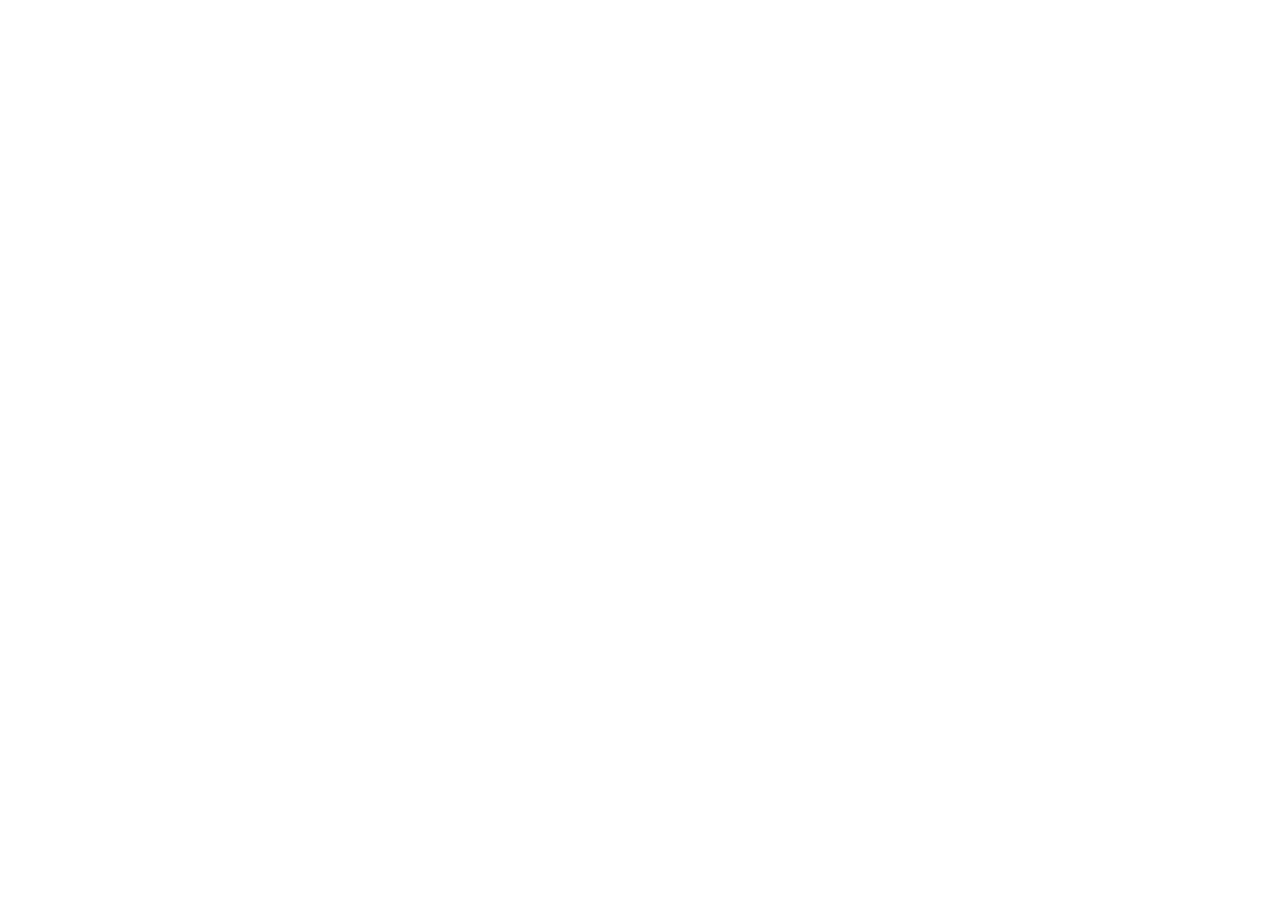
==== index.html @ 4259ee8d "Deploying to gh-pages from @ danielstuart14/danielstuart14.github.io@0676eff72884d8a4b056e017591536c" ====
<!DOCTYPE html>
<html>
<head>
  <title>ProtoViz</title>
  <meta content="text/html;charset=utf-8" http-equiv="Content-Type" />
  <meta name="viewport" content="width=device-width, initial-scale=1">
  <meta charset="UTF-8" />
  
</head>
<body>
  <div id="main"></div>
  <script type="module">
    import init from "/./assets/dioxus/protoviz-web.js";
    init("/./assets/dioxus/protoviz-web_bg.wasm").then(wasm => {
      if (wasm.__wbindgen_start == undefined) {
        wasm.main();
      }
    });
  </script>
  
</body>
</html>
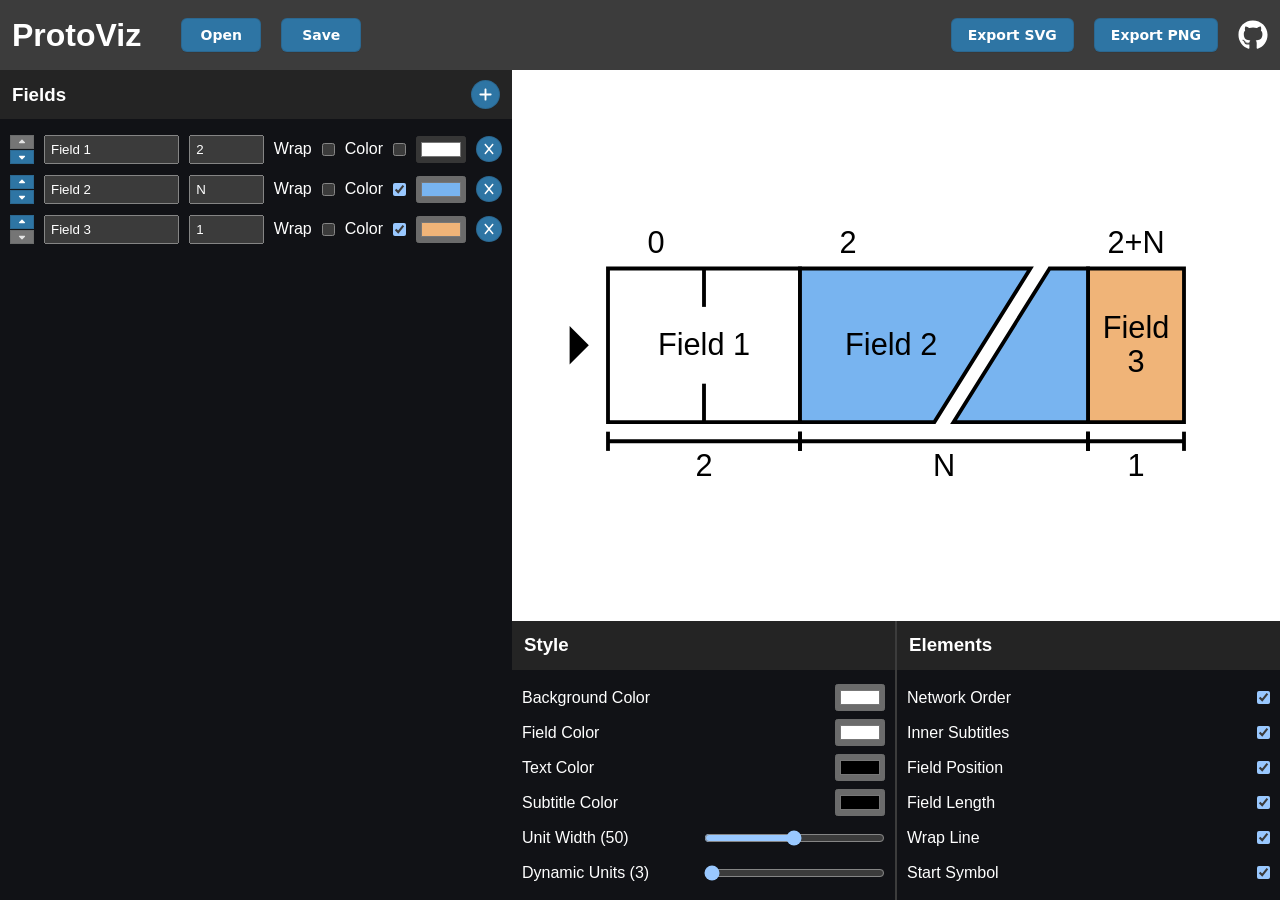
==== commit ae3f72a2: "Deploying to gh-pages from @ danielstuart14/protoviz_web@b7f270b0f74df18bd1d442fd5662070daf453490 🚀" ====
--- a/index.html
+++ b/index.html
@@ -1,22 +1,13 @@
 <!DOCTYPE html>
 <html>
-<head>
-  <title>ProtoViz</title>
-  <meta content="text/html;charset=utf-8" http-equiv="Content-Type" />
-  <meta name="viewport" content="width=device-width, initial-scale=1">
-  <meta charset="UTF-8" />
-  
-</head>
-<body>
-  <div id="main"></div>
-  <script type="module">
-    import init from "/./assets/dioxus/protoviz-web.js";
-    init("/./assets/dioxus/protoviz-web_bg.wasm").then(wasm => {
-      if (wasm.__wbindgen_start == undefined) {
-        wasm.main();
-      }
-    });
-  </script>
-  
-</body>
-</html>+    <head>
+        <title>ProtoViz</title>
+        <meta content="text/html;charset=utf-8" http-equiv="Content-Type">
+        <meta name="viewport" content="width=device-width, initial-scale=1">
+        <meta charset="UTF-8">
+    <link rel="preload" as="script" href="/./assets/protoviz-web-dxh2c575670d3db26ca.js" crossorigin></head>
+    <body>
+        <div id="main"></div>
+    <script type="module" async src="/./assets/protoviz-web-dxh2c575670d3db26ca.js"></script>
+            </body>
+</html>
